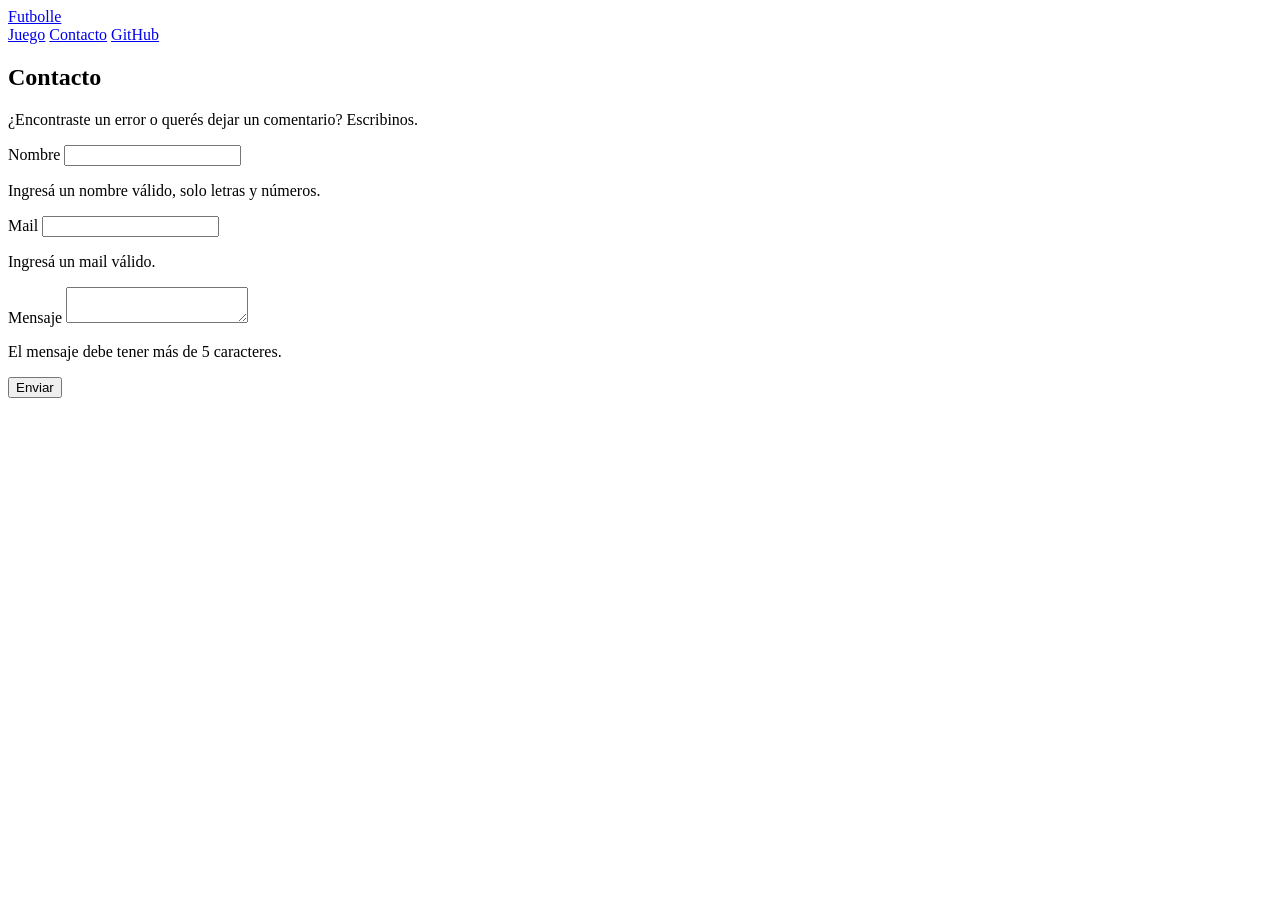
==== contacto.html @ 84c0b672 "Agregar estructura HTML de las pantallas de juego y contacto" ====
<!DOCTYPE html>
<html lang="es">
<head>
  <meta charset="UTF-8">
  <meta name="viewport" content="width=device-width, initial-scale=1.0">
  <title>Futbolle — Contacto</title>
  <link rel="stylesheet" href="css/reset.css">
  <link rel="stylesheet" href="css/estilos.css">
</head>
<body>
  <header class="cabecera">
    <a href="index.html" class="logo">Futbolle</a>
    <nav class="nav-principal">
      <a href="index.html" class="enlace-nav">Juego</a>
      <a href="contacto.html" class="enlace-nav">Contacto</a>
      <a id="enlace-github" class="enlace-nav" href="https://github.com/renzocampisi/final-daw-2026" target="_blank" rel="noopener">GitHub</a>
    </nav>
  </header>
  <main class="contenido-principal">
    <section class="pantalla-contacto">
      <h1 class="titulo-juego">Contacto</h1>
      <p class="texto-intro">¿Encontraste un error o querés dejar un comentario? Escribinos.</p>
      <form id="formulario-contacto" class="formulario-contacto" novalidate>
        <label for="input-nombre-contacto" class="etiqueta">Nombre</label>
        <input id="input-nombre-contacto" class="campo-texto" type="text" maxlength="40" autocomplete="off">
        <p id="error-nombre-contacto" class="mensaje-error oculto">Ingresá un nombre válido, solo letras y números.</p>
        <label for="input-mail-contacto" class="etiqueta">Mail</label>
        <input id="input-mail-contacto" class="campo-texto" type="text" maxlength="60" autocomplete="off">
        <p id="error-mail-contacto" class="mensaje-error oculto">Ingresá un mail válido.</p>
        <label for="input-mensaje-contacto" class="etiqueta">Mensaje</label>
        <textarea id="input-mensaje-contacto" class="campo-texto campo-mensaje" maxlength="500"></textarea>
        <p id="error-mensaje-contacto" class="mensaje-error oculto">El mensaje debe tener más de 5 caracteres.</p>
        <button id="boton-enviar-contacto" class="boton-primario" type="submit">Enviar</button>
      </form>
    </section>
  </main>
  <script src="js/contacto.js"></script>
</body>
</html>
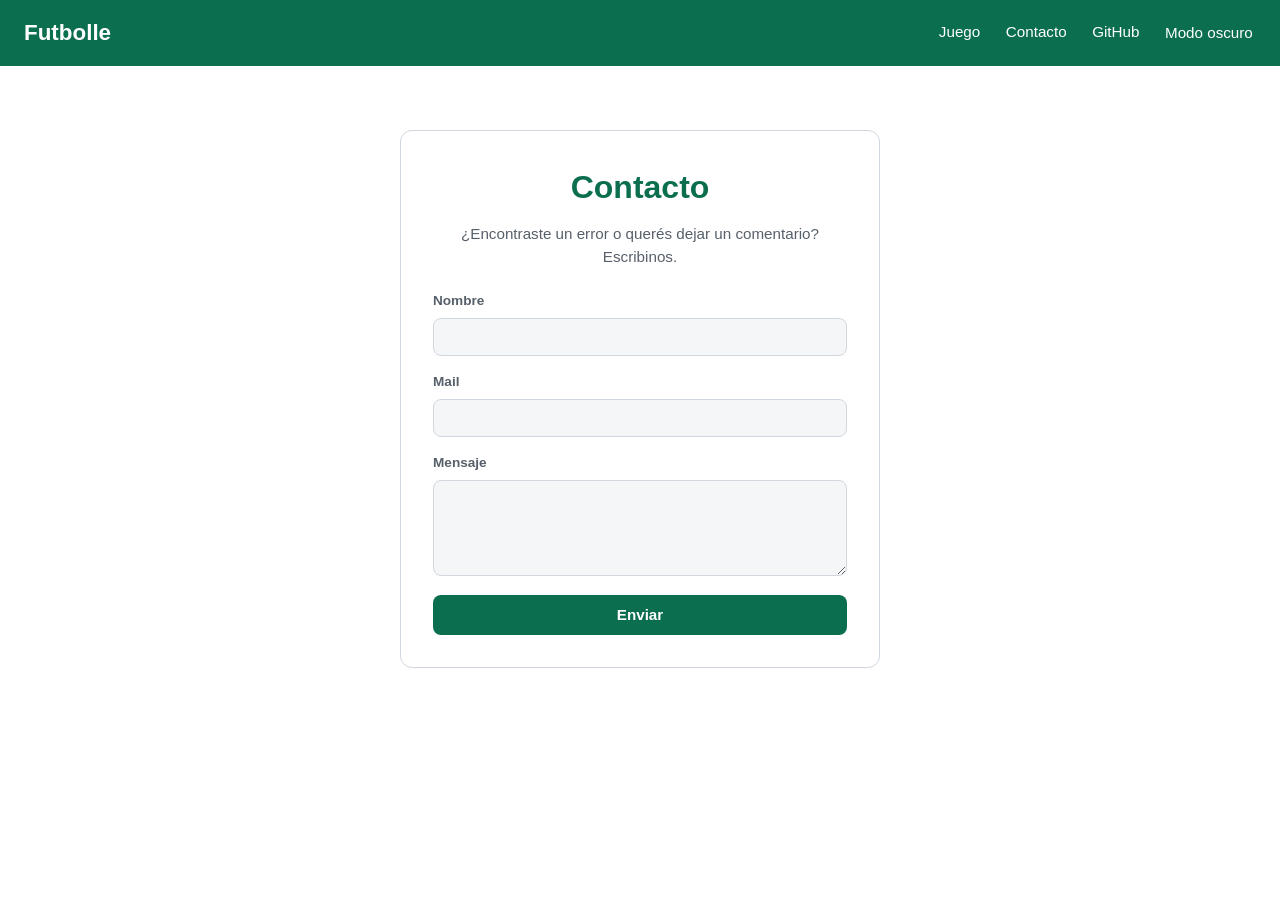
==== commit 94bf2d66: "Agregar modo oscuro con boton en la cabecera y persistencia en LocalStorage" ====
--- a/contacto.html
+++ b/contacto.html
@@ -14,6 +14,7 @@
       <a href="index.html" class="enlace-nav">Juego</a>
       <a href="contacto.html" class="enlace-nav">Contacto</a>
       <a id="enlace-github" class="enlace-nav" href="https://github.com/renzocampisi/final-daw-2026" target="_blank" rel="noopener">GitHub</a>
+      <button id="boton-modo-oscuro" class="enlace-nav" type="button">Modo oscuro</button>
     </nav>
   </header>
   <main class="contenido-principal">
@@ -34,6 +35,7 @@
       </form>
     </section>
   </main>
+  <script src="js/tema.js"></script>
   <script src="js/contacto.js"></script>
 </body>
 </html>
--- a/css/estilos.css
+++ b/css/estilos.css
@@ -0,0 +1,325 @@
+.cabecera {
+  display: flex;
+  justify-content: space-between;
+  align-items: center;
+  flex-wrap: wrap;
+  padding: 1rem 1.5rem;
+  background: #0b6e4f;
+  color: #ffffff;
+}
+.logo {
+  font-size: 1.4rem;
+  font-weight: 700;
+  color: #ffffff;
+}
+.nav-principal {
+  display: flex;
+  gap: 1.2rem;
+  align-items: center;
+}
+.enlace-nav {
+  padding: 0.3rem 0.2rem;
+  color: #ffffff;
+  font-size: 0.95rem;
+}
+.enlace-nav:hover {
+  color: #d8f3dc;
+}
+.contenido-principal {
+  display: flex;
+  flex-direction: column;
+  max-width: 60rem;
+  margin: 0 auto;
+  padding: 2rem 1.5rem 4rem;
+  gap: 1.5rem;
+}
+.pantalla-bienvenida, .pantalla-contacto {
+  display: flex;
+  flex-direction: column;
+  align-items: center;
+  max-width: 30rem;
+  margin: 2rem auto 0;
+  padding: 2rem;
+  gap: 0.8rem;
+  border: 1px solid #d0d7de;
+  border-radius: 12px;
+  background: #ffffff;
+  text-align: center;
+}
+.titulo-juego {
+  font-size: 2rem;
+  color: #0b6e4f;
+  font-weight: 800;
+}
+.texto-intro {
+  color: #57606a;
+  font-size: 0.95rem;
+}
+.formulario-bienvenida, .formulario-contacto {
+  display: flex;
+  flex-direction: column;
+  width: 100%;
+  gap: 0.4rem;
+  text-align: left;
+}
+.etiqueta {
+  margin-top: 0.6rem;
+  color: #57606a;
+  font-size: 0.85rem;
+  font-weight: 600;
+}
+.campo-texto {
+  padding: 0.6rem 0.8rem;
+  border: 1px solid #d0d7de;
+  border-radius: 8px;
+  background: #f4f6f8;
+  color: #1c2128;
+  font-size: 0.95rem;
+}
+.campo-texto:focus {
+  border: 1px solid #0b6e4f;
+}
+.campo-mensaje {
+  min-height: 6rem;
+  resize: vertical;
+}
+.mensaje-error {
+  color: #c1121f;
+  font-size: 0.82rem;
+}
+.boton-primario {
+  margin-top: 0.8rem;
+  padding: 0.7rem 1.2rem;
+  border-radius: 8px;
+  background: #0b6e4f;
+  color: #ffffff;
+  font-size: 0.95rem;
+  font-weight: 700;
+}
+.boton-primario:hover {
+  background: #095a40;
+}
+.boton-primario:disabled {
+  background: #57606a;
+  cursor: default;
+}
+.boton-secundario {
+  padding: 0.6rem 1rem;
+  border: 1px solid #0b6e4f;
+  border-radius: 8px;
+  background: #ffffff;
+  color: #0b6e4f;
+  font-size: 0.9rem;
+  font-weight: 600;
+}
+.boton-secundario:hover {
+  background: #eaf6f0;
+}
+.boton-secundario:disabled {
+  color: #57606a;
+  border: 1px solid #57606a;
+  cursor: default;
+}
+.pantalla-juego {
+  display: flex;
+  flex-direction: column;
+  gap: 1.2rem;
+}
+.barra-estado {
+  display: flex;
+  justify-content: space-between;
+  align-items: center;
+  flex-wrap: wrap;
+  gap: 0.8rem;
+  padding: 0.8rem 1rem;
+  border: 1px solid #d0d7de;
+  border-radius: 10px;
+  background: #ffffff;
+}
+.dato-estado {
+  color: #1c2128;
+  font-size: 0.95rem;
+  font-weight: 600;
+}
+.buscador {
+  position: relative;
+  display: flex;
+  flex-direction: column;
+  gap: 0.3rem;
+}
+.lista-autocompletado {
+  position: absolute;
+  top: 100%;
+  left: 0;
+  right: 0;
+  z-index: 10;
+  max-height: 14rem;
+  margin-top: 0.2rem;
+  overflow-y: auto;
+  border: 1px solid #d0d7de;
+  border-radius: 8px;
+  background: #ffffff;
+  box-shadow: 0 4px 10px #1c212822;
+}
+.item-autocompletado {
+  display: flex;
+  align-items: center;
+  gap: 0.6rem;
+  padding: 0.5rem 0.8rem;
+  border-bottom: 1px solid #eaeef2;
+  cursor: pointer;
+  color: #1c2128;
+  font-size: 0.9rem;
+}
+.item-autocompletado:hover {
+  background: #f4f6f8;
+}
+.tablero-juego {
+  display: flex;
+  flex-direction: column;
+  gap: 0.4rem;
+  width: 100%;
+  overflow-x: auto;
+}
+.fila-encabezado {
+  display: flex;
+  gap: 0.4rem;
+  padding: 0.6rem 0.4rem;
+  border-radius: 8px;
+  background: #1c2128;
+  min-width: 42rem;
+}
+.celda-encabezado {
+  flex: 1;
+  text-align: center;
+  color: #ffffff;
+  font-size: 0.82rem;
+  font-weight: 700;
+}
+.cuerpo-tablero {
+  display: flex;
+  flex-direction: column;
+  gap: 0.4rem;
+}
+.fila-tablero {
+  display: flex;
+  gap: 0.4rem;
+  min-width: 42rem;
+}
+.celda-resultado {
+  flex: 1;
+  display: flex;
+  align-items: center;
+  justify-content: center;
+  padding: 0.6rem 0.3rem;
+  border-radius: 8px;
+  background: #57606a;
+  color: #ffffff;
+  text-align: center;
+  font-size: 0.82rem;
+  font-weight: 700;
+}
+.resultado-correcto {
+  background: #0b6e4f;
+}
+.resultado-incorrecto {
+  background: #c1121f;
+}
+.resultado-mayor, .resultado-menor {
+  background: #e8871e;
+}
+.modal {
+  position: fixed;
+  inset: 0;
+  display: flex;
+  align-items: center;
+  justify-content: center;
+  z-index: 100;
+  padding: 1rem;
+  background: #1c2128cc;
+}
+.contenido-modal {
+  display: flex;
+  flex-direction: column;
+  align-items: center;
+  gap: 0.6rem;
+  max-width: 26rem;
+  padding: 2rem;
+  border-radius: 12px;
+  background: #ffffff;
+  text-align: center;
+  box-shadow: 0 10px 30px #1c212840;
+}
+.titulo-modal {
+  font-size: 1.4rem;
+  color: #0b6e4f;
+  font-weight: 800;
+}
+.texto-modal {
+  color: #1c2128;
+  font-size: 0.95rem;
+}
+.oculto {
+  display: none;
+}
+body.modo-oscuro {
+  background: #12181f;
+  color: #e8ecf1;
+}
+.modo-oscuro .pantalla-bienvenida, .modo-oscuro .pantalla-contacto {
+  border: 1px solid #333d47;
+  background: #1c232b;
+}
+.modo-oscuro .texto-intro {
+  color: #9aa7b5;
+}
+.modo-oscuro .etiqueta {
+  color: #9aa7b5;
+}
+.modo-oscuro .campo-texto {
+  border: 1px solid #333d47;
+  background: #232b34;
+  color: #e8ecf1;
+}
+.modo-oscuro .boton-secundario {
+  background: #1c232b;
+}
+.modo-oscuro .boton-secundario:hover {
+  background: #2a323c;
+}
+.modo-oscuro .barra-estado {
+  border: 1px solid #333d47;
+  background: #1c232b;
+}
+.modo-oscuro .dato-estado {
+  color: #e8ecf1;
+}
+.modo-oscuro .lista-autocompletado {
+  border: 1px solid #333d47;
+  background: #1c232b;
+}
+.modo-oscuro .item-autocompletado {
+  border-bottom: 1px solid #333d47;
+  color: #e8ecf1;
+}
+.modo-oscuro .item-autocompletado:hover {
+  background: #2a323c;
+}
+.modo-oscuro .contenido-modal {
+  background: #1c232b;
+}
+.modo-oscuro .texto-modal {
+  color: #e8ecf1;
+}
+@media (max-width: 600px) {
+  .barra-estado {
+    flex-direction: column;
+    align-items: flex-start;
+  }
+  .titulo-juego {
+    font-size: 1.6rem;
+  }
+  .pantalla-bienvenida, .pantalla-contacto {
+    padding: 1.2rem;
+  }
+}
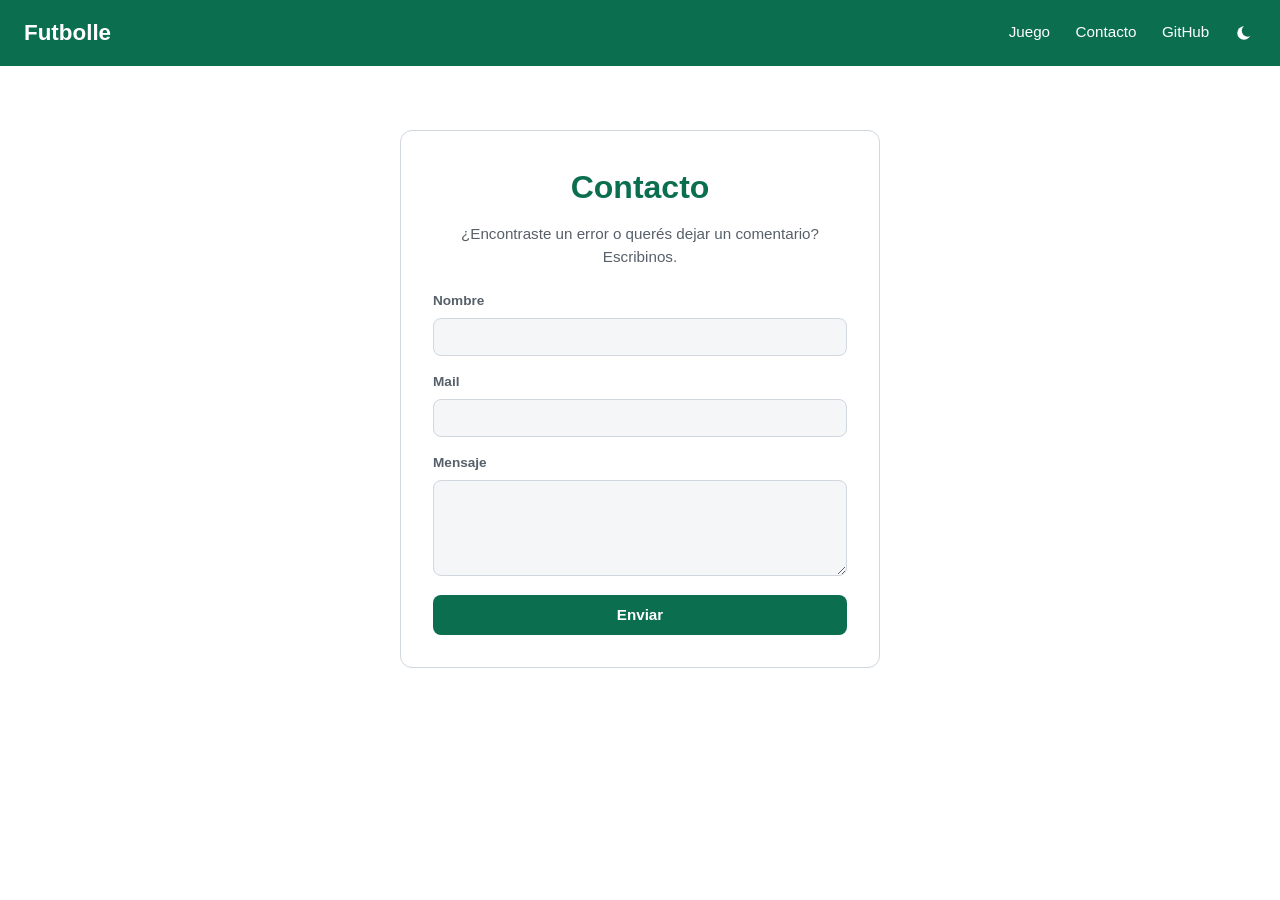
==== commit f3d0d02b: "Reemplazar el texto del boton de tema por iconos de sol y luna en SVG" ====
--- a/contacto.html
+++ b/contacto.html
@@ -14,7 +14,23 @@
       <a href="index.html" class="enlace-nav">Juego</a>
       <a href="contacto.html" class="enlace-nav">Contacto</a>
       <a id="enlace-github" class="enlace-nav" href="https://github.com/renzocampisi/final-daw-2026" target="_blank" rel="noopener">GitHub</a>
-      <button id="boton-modo-oscuro" class="enlace-nav" type="button">Modo oscuro</button>
+      <button id="boton-modo-oscuro" class="enlace-nav boton-tema" type="button" aria-label="Cambiar a modo oscuro">
+        <svg id="icono-luna" class="icono-tema" width="18" height="18" viewBox="0 0 24 24" aria-hidden="true">
+          <circle class="luna-base" cx="12" cy="12" r="9"></circle>
+          <circle class="luna-recorte" cx="17" cy="9" r="8"></circle>
+        </svg>
+        <svg id="icono-sol" class="icono-tema oculto" width="18" height="18" viewBox="0 0 24 24" aria-hidden="true">
+          <circle class="sol-centro" cx="12" cy="12" r="5"></circle>
+          <line class="sol-rayo" x1="12" y1="1" x2="12" y2="4"></line>
+          <line class="sol-rayo" x1="12" y1="20" x2="12" y2="23"></line>
+          <line class="sol-rayo" x1="1" y1="12" x2="4" y2="12"></line>
+          <line class="sol-rayo" x1="20" y1="12" x2="23" y2="12"></line>
+          <line class="sol-rayo" x1="4.2" y1="4.2" x2="6.3" y2="6.3"></line>
+          <line class="sol-rayo" x1="17.7" y1="17.7" x2="19.8" y2="19.8"></line>
+          <line class="sol-rayo" x1="4.2" y1="19.8" x2="6.3" y2="17.7"></line>
+          <line class="sol-rayo" x1="17.7" y1="6.3" x2="19.8" y2="4.2"></line>
+        </svg>
+      </button>
     </nav>
   </header>
   <main class="contenido-principal">
--- a/css/estilos.css
+++ b/css/estilos.css
@@ -24,6 +24,27 @@
 }
 .enlace-nav:hover {
   color: #d8f3dc;
+}
+.boton-tema {
+  display: flex;
+  align-items: center;
+}
+.icono-tema {
+  display: block;
+}
+.luna-base {
+  fill: currentColor;
+}
+.luna-recorte {
+  fill: #0b6e4f;
+}
+.sol-centro {
+  fill: currentColor;
+}
+.sol-rayo {
+  stroke: currentColor;
+  stroke-width: 2px;
+  stroke-linecap: round;
 }
 .contenido-principal {
   display: flex;
